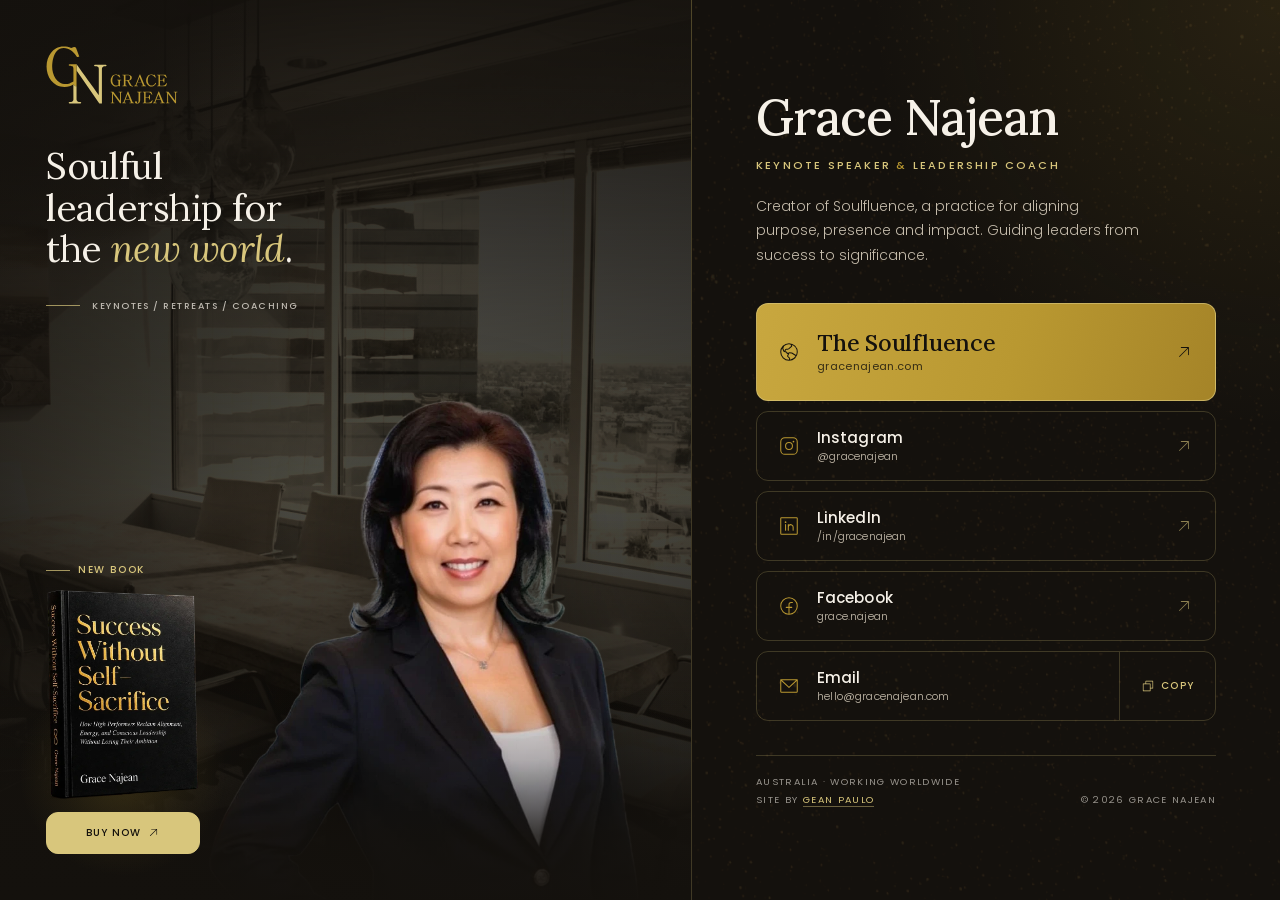
==== index.html @ cab03096 "Add files via upload" ====
<!doctype html>
<html lang="en-AU">
<head>
  <meta charset="utf-8">
  <meta name="viewport" content="width=device-width, initial-scale=1">
  <meta name="theme-color" content="#14110D">
  <meta name="color-scheme" content="dark">
  <title>Grace Najean | Keynote Speaker &amp; Leadership Coach</title>
  <meta name="description" content="Keynote speaker and leadership coach. Explore the Soulfluence, read Success Without Self Sacrifice, connect on Instagram, LinkedIn and Facebook, or say hello to Grace Najean.">
  <meta name="author" content="Grace Najean">
  <meta property="og:type" content="profile">
  <meta property="og:site_name" content="Grace Najean">
  <meta property="og:locale" content="en_AU">
  <meta property="og:title" content="Grace Najean | Keynote Speaker &amp; Leadership Coach">
  <meta property="og:description" content="Soulful leadership for the new world. Explore the Soulfluence, read the new book, or say hello.">
  <!-- After deployment, replace the relative og:image and twitter:image values with the absolute URL of assets/img/og.jpg so social scrapers can fetch the card. Add og:url with the final page URL too. -->
  <meta property="og:image" content="assets/img/og.jpg">
  <meta property="og:image:width" content="1200">
  <meta property="og:image:height" content="630">
  <meta property="og:image:alt" content="Grace Najean, keynote speaker and leadership coach, against a gold and black backdrop.">
  <meta name="twitter:card" content="summary_large_image">
  <meta name="twitter:title" content="Grace Najean | Keynote Speaker &amp; Leadership Coach">
  <meta name="twitter:description" content="Soulful leadership for the new world. Explore the Soulfluence, read the new book, or say hello.">
  <meta name="twitter:image" content="assets/img/og.jpg">
  <meta name="twitter:image:alt" content="Grace Najean, keynote speaker and leadership coach, against a gold and black backdrop.">

  <link rel="icon" href="assets/img/favicon-32.png" sizes="32x32" type="image/png">
  <link rel="icon" href="assets/img/favicon-64.png" sizes="64x64" type="image/png">
  <link rel="icon" href="favicon.ico" sizes="any">
  <link rel="apple-touch-icon" href="assets/img/apple-touch-icon.png">
  <link rel="manifest" href="site.webmanifest">

  <link rel="preload" href="assets/fonts/lora-var.woff2" as="font" type="font/woff2" crossorigin>
  <link rel="preload" href="assets/fonts/poppins-400.woff2" as="font" type="font/woff2" crossorigin>
  <link rel="preload" href="assets/img/executive-boardroom.webp" as="image" type="image/webp">
  <link rel="preload" href="assets/img/grace-najean-portrait.webp" as="image" type="image/webp">
  <link rel="stylesheet" href="assets/css/styles.css">

  <script type="application/ld+json">
  {
    "@context": "https://schema.org",
    "@type": "Person",
    "name": "Grace Najean",
    "jobTitle": "Keynote Speaker & Leadership Coach",
    "description": "Keynote speaker and leadership coach, creator of Soulfluence.",
    "url": "https://gracenajean.com",
    "email": "hello@gracenajean.com",
    "image": "https://gracenajean.com/wp-content/uploads/2025/02/grace_keynote.webp",
    "knowsAbout": ["Soulful leadership", "Executive coaching", "Keynote speaking"],
    "sameAs": [
      "https://www.facebook.com/grace.najean",
      "https://www.instagram.com/gracenajean/",
      "https://au.linkedin.com/in/gracenajean",
      "https://gracenajean.com"
    ]
  }
  </script>
  <script type="application/ld+json">
  {
    "@context": "https://schema.org",
    "@type": "Book",
    "name": "Success Without Self Sacrifice",
    "author": {
      "@type": "Person",
      "name": "Grace Najean"
    },
    "url": "https://gracenajean.com/the-readers-edition",
    "image": "https://gracenajean.com/wp-content/uploads/2026/10/book-no-background-copy-2.webp",
    "description": "How high performers reclaim alignment, energy and conscious leadership without losing their ambition."
  }
  </script>
</head>
<body>
  <a class="skip-link" href="#website">Skip to links</a>

  <div class="page">
    <section class="visual" aria-label="Grace Najean">
      <div class="visual__media" aria-hidden="true">
        <img class="visual__bg" src="assets/img/executive-boardroom.webp" alt="" width="1800" height="1440" fetchpriority="high" decoding="async">
        <span class="visual__veil"></span>
      </div>

      <div class="visual__brand" aria-hidden="true">
        <img src="assets/img/grace-najean-logo.svg" alt="" width="605" height="264" decoding="async">
      </div>

      <p class="visual__statement">Soulful leadership for the <em>new world</em>.</p>

      <div class="visual__meta">
        <span class="visual__rule" aria-hidden="true"></span>
        <p>Keynotes <span aria-hidden="true">/</span> Retreats <span aria-hidden="true">/</span> Coaching</p>
      </div>

      <div class="portrait">
        <img class="portrait__img" src="assets/img/grace-najean-portrait.webp" alt="Grace Najean, keynote speaker and leadership coach, smiling in a black blazer." width="668" height="774" fetchpriority="high" decoding="async">
      </div>

      <a class="book" href="https://gracenajean.com/the-readers-edition" target="_blank" rel="noopener noreferrer" aria-label="Success Without Self Sacrifice, buy it now (opens in a new tab)">
        <span class="book__kicker"><span class="book__rule" aria-hidden="true"></span>New book</span>
        <span class="book__cover-wrap">
          <img class="book__cover" src="assets/img/book-success-without-self-sacrifice.webp" alt="" width="600" height="835" loading="lazy" decoding="async">
        </span>
        <span class="book__title">Success Without Self Sacrifice</span>
        <span class="book__cta">Buy now
          <svg viewBox="0 0 256 256" fill="currentColor" aria-hidden="true" focusable="false"><path d="M198,64V168a6,6,0,0,1-12,0V78.48L68.24,196.24a6,6,0,0,1-8.48-8.48L177.52,70H88a6,6,0,0,1,0-12H192A6,6,0,0,1,198,64Z"/></svg>
        </span>
      </a>
    </section>

    <main class="panel">
      <div class="panel__inner">
        <header class="intro">
          <h1 class="intro__name">Grace Najean</h1>
          <p class="intro__role">Keynote speaker <span class="amp">&amp;</span> leadership coach</p>
          <p class="intro__bio">Creator of Soulfluence, a practice for aligning purpose, presence and impact. Guiding leaders from success to significance.</p>
        </header>

        <nav class="links" id="links" aria-label="Grace Najean links">
          <a class="link link--feature" id="website" href="https://gracenajean.com" target="_blank" rel="noopener noreferrer">
            <span class="link__icon" aria-hidden="true">
              <svg viewBox="0 0 256 256" fill="currentColor" focusable="false"><path d="M128,26A102,102,0,1,0,230,128,102.12,102.12,0,0,0,128,26Zm90,102a89.55,89.55,0,0,1-7.46,35.86l-46.69-28.71a13.94,13.94,0,0,0-5.46-2l-22.82-3.07A14.06,14.06,0,0,0,121.06,138h-9.92a2,2,0,0,1-1.8-1.13l-3.8-7.86a13.94,13.94,0,0,0-9.66-7.59l-10.71-2.3L94.4,103a2,2,0,0,1,1.74-1h16.71a13.9,13.9,0,0,0,6.76-1.75l12.25-6.75a14.73,14.73,0,0,0,2.62-1.88l26.91-24.33a13.93,13.93,0,0,0,2.83-17.21L161,44.25A90.16,90.16,0,0,1,218,128ZM144.6,39.54l9.15,16.39a2,2,0,0,1-.41,2.46L126.43,82.72a1.84,1.84,0,0,1-.37.27l-12.25,6.76a2,2,0,0,1-1,.25H96.14A14,14,0,0,0,84,97L73.18,115.91a2,2,0,0,1-.19-.35L61.5,84.89a2,2,0,0,1,0-1.48L72.68,57.06A89.9,89.9,0,0,1,144.6,39.54ZM38,128A89.52,89.52,0,0,1,49.38,84.23a13.85,13.85,0,0,0,.89,4.87l11.49,30.67a13.94,13.94,0,0,0,10.16,8.78l21.44,4.6a2,2,0,0,1,1.38,1.09l3.8,7.86a14.07,14.07,0,0,0,12.6,7.9h4.56l-8.49,19a14,14,0,0,0,2.51,15.2l.1.11,19.68,20.26a2,2,0,0,1,.46,1.7L127.7,218A90.1,90.1,0,0,1,38,128Zm102.08,89.19,1.67-8.6a14.07,14.07,0,0,0-3.47-12.16l-.1-.11L118.5,176.06a2,2,0,0,1-.33-2.14l13.7-30.73A2,2,0,0,1,134,142l22.82,3.08a2,2,0,0,1,.78.27L205,174.55A90.18,90.18,0,0,1,140.08,217.19Z"/></svg>
            </span>
            <span class="link__body">
              <span class="link__label">The Soulfluence</span>
              <span class="link__meta">gracenajean.com</span>
            </span>
            <span class="link__arrow" aria-hidden="true">
              <svg viewBox="0 0 256 256" fill="currentColor" focusable="false"><path d="M198,64V168a6,6,0,0,1-12,0V78.48L68.24,196.24a6,6,0,0,1-8.48-8.48L177.52,70H88a6,6,0,0,1,0-12H192A6,6,0,0,1,198,64Z"/></svg>
            </span>
            <span class="sr-only">Opens in a new tab</span>
          </a>

          <a class="book-card" href="https://gracenajean.com/the-readers-edition" target="_blank" rel="noopener noreferrer" aria-label="Success Without Self Sacrifice, buy it now (opens in a new tab)">
            <span class="book-card__cover">
              <img src="assets/img/book-success-without-self-sacrifice.webp" alt="" width="600" height="835" loading="lazy" decoding="async">
            </span>
            <span class="book-card__body">
              <span class="book-card__kicker">New book</span>
              <span class="book-card__title">Success Without Self Sacrifice</span>
            </span>
            <span class="book-card__cta">Buy now
              <svg viewBox="0 0 256 256" fill="currentColor" aria-hidden="true" focusable="false"><path d="M198,64V168a6,6,0,0,1-12,0V78.48L68.24,196.24a6,6,0,0,1-8.48-8.48L177.52,70H88a6,6,0,0,1,0-12H192A6,6,0,0,1,198,64Z"/></svg>
            </span>
          </a>

          <a class="link" href="https://www.instagram.com/gracenajean/" target="_blank" rel="noopener noreferrer">
            <span class="link__icon" aria-hidden="true">
              <svg viewBox="0 0 256 256" fill="currentColor" focusable="false"><path d="M128,82a46,46,0,1,0,46,46A46.06,46.06,0,0,0,128,82Zm0,80a34,34,0,1,1,34-34A34,34,0,0,1,128,162ZM176,26H80A54.06,54.06,0,0,0,26,80v96a54.06,54.06,0,0,0,54,54h96a54.06,54.06,0,0,0,54-54V80A54.06,54.06,0,0,0,176,26Zm42,150a42,42,0,0,1-42,42H80a42,42,0,0,1-42-42V80A42,42,0,0,1,80,38h96a42,42,0,0,1,42,42ZM190,76a10,10,0,1,1-10-10A10,10,0,0,1,190,76Z"/></svg>
            </span>
            <span class="link__body">
              <span class="link__label">Instagram</span>
              <span class="link__meta">@gracenajean</span>
            </span>
            <span class="link__arrow" aria-hidden="true">
              <svg viewBox="0 0 256 256" fill="currentColor" focusable="false"><path d="M198,64V168a6,6,0,0,1-12,0V78.48L68.24,196.24a6,6,0,0,1-8.48-8.48L177.52,70H88a6,6,0,0,1,0-12H192A6,6,0,0,1,198,64Z"/></svg>
            </span>
            <span class="sr-only">Opens in a new tab</span>
          </a>

          <a class="link" href="https://au.linkedin.com/in/gracenajean" target="_blank" rel="noopener noreferrer">
            <span class="link__icon" aria-hidden="true">
              <svg viewBox="0 0 256 256" fill="currentColor" focusable="false"><path d="M216,26H40A14,14,0,0,0,26,40V216a14,14,0,0,0,14,14H216a14,14,0,0,0,14-14V40A14,14,0,0,0,216,26Zm2,190a2,2,0,0,1-2,2H40a2,2,0,0,1-2-2V40a2,2,0,0,1,2-2H216a2,2,0,0,1,2,2ZM94,112v64a6,6,0,0,1-12,0V112a6,6,0,0,1,12,0Zm88,28v36a6,6,0,0,1-12,0V140a22,22,0,0,0-44,0v36a6,6,0,0,1-12,0V112a6,6,0,0,1,12,0v2.11A34,34,0,0,1,182,140ZM98,84A10,10,0,1,1,88,74,10,10,0,0,1,98,84Z"/></svg>
            </span>
            <span class="link__body">
              <span class="link__label">LinkedIn</span>
              <span class="link__meta">/in/gracenajean</span>
            </span>
            <span class="link__arrow" aria-hidden="true">
              <svg viewBox="0 0 256 256" fill="currentColor" focusable="false"><path d="M198,64V168a6,6,0,0,1-12,0V78.48L68.24,196.24a6,6,0,0,1-8.48-8.48L177.52,70H88a6,6,0,0,1,0-12H192A6,6,0,0,1,198,64Z"/></svg>
            </span>
            <span class="sr-only">Opens in a new tab</span>
          </a>

          <a class="link" href="https://www.facebook.com/grace.najean" target="_blank" rel="noopener noreferrer">
            <span class="link__icon" aria-hidden="true">
              <svg viewBox="0 0 256 256" fill="currentColor" focusable="false"><path d="M128,26A102,102,0,1,0,230,128,102.12,102.12,0,0,0,128,26Zm6,191.8V150h26a6,6,0,0,0,0-12H134V112a18,18,0,0,1,18-18h16a6,6,0,0,0,0-12H152a30,30,0,0,0-30,30v26H96a6,6,0,0,0,0,12h26v67.8a90,90,0,1,1,12,0Z"/></svg>
            </span>
            <span class="link__body">
              <span class="link__label">Facebook</span>
              <span class="link__meta">grace.najean</span>
            </span>
            <span class="link__arrow" aria-hidden="true">
              <svg viewBox="0 0 256 256" fill="currentColor" focusable="false"><path d="M198,64V168a6,6,0,0,1-12,0V78.48L68.24,196.24a6,6,0,0,1-8.48-8.48L177.52,70H88a6,6,0,0,1,0-12H192A6,6,0,0,1,198,64Z"/></svg>
            </span>
            <span class="sr-only">Opens in a new tab</span>
          </a>

          <div class="link-row">
            <a class="link-row__main" href="mailto:hello@gracenajean.com">
              <span class="link__icon" aria-hidden="true">
                <svg viewBox="0 0 256 256" fill="currentColor" focusable="false"><path d="M224,50H32a6,6,0,0,0-6,6V192a14,14,0,0,0,14,14H216a14,14,0,0,0,14-14V56A6,6,0,0,0,224,50ZM208.58,62,128,135.86,47.42,62ZM216,194H40a2,2,0,0,1-2-2V69.64l86,78.78a6,6,0,0,0,8.1,0L218,69.64V192A2,2,0,0,1,216,194Z"/></svg>
              </span>
              <span class="link__body">
                <span class="link__label">Email</span>
                <span class="link__meta">hello@gracenajean.com</span>
              </span>
            </a>
            <button class="copy" type="button" data-email="hello@gracenajean.com" aria-label="Copy email address hello@gracenajean.com">
              <span class="copy__glyph copy__glyph--copy" aria-hidden="true">
                <svg viewBox="0 0 256 256" fill="currentColor" focusable="false"><path d="M216,34H88a6,6,0,0,0-6,6V82H40a6,6,0,0,0-6,6V216a6,6,0,0,0,6,6H168a6,6,0,0,0,6-6V174h42a6,6,0,0,0,6-6V40A6,6,0,0,0,216,34ZM162,210H46V94H162Zm48-48H174V88a6,6,0,0,0-6-6H94V46H210Z"/></svg>
              </span>
              <span class="copy__glyph copy__glyph--check" aria-hidden="true">
                <svg viewBox="0 0 256 256" fill="currentColor" focusable="false"><path d="M228.24,76.24l-128,128a6,6,0,0,1-8.48,0l-56-56a6,6,0,0,1,8.48-8.48L96,191.51,219.76,67.76a6,6,0,0,1,8.48,8.48Z"/></svg>
              </span>
              <span class="copy__label">Copy</span>
            </button>
          </div>

        </nav>

        <footer class="footer">
          <div class="footer__left">
            <p>Australia <span aria-hidden="true">&middot;</span> Working worldwide</p>
            <p class="footer__dev">Site by <a href="https://geanpaulo.com" target="_blank" rel="noopener noreferrer" aria-label="Gean Paulo, site developer at geanpaulo.com, opens in a new tab">Gean Paulo</a></p>
          </div>
          <p class="footer__credit">&copy; <span id="year">2026</span> Grace Najean</p>
        </footer>
      </div>
    </main>
  </div>

  <p class="sr-only" role="status" aria-live="polite" id="copy-status"></p>
  <script src="assets/js/main.js" defer></script>
</body>
</html>
---- assets/css/styles.css ----
/* ==========================================================================
   Grace Najean / links
   Brand: Zen Gold #B99831, Sand #D8C67C, Aurora Black #202020, White
   Type: Lora (titles / subheads), Poppins (body / UI)
   ========================================================================== */

@font-face {
  font-family: 'Lora';
  font-style: normal;
  font-weight: 400 600;
  font-display: swap;
  src: url('../fonts/lora-var.woff2') format('woff2');
}
@font-face {
  font-family: 'Lora';
  font-style: italic;
  font-weight: 400 600;
  font-display: swap;
  src: url('../fonts/lora-italic-var.woff2') format('woff2');
}
@font-face {
  font-family: 'Poppins';
  font-style: normal;
  font-weight: 300;
  font-display: swap;
  src: url('../fonts/poppins-300.woff2') format('woff2');
}
@font-face {
  font-family: 'Poppins';
  font-style: normal;
  font-weight: 400;
  font-display: swap;
  src: url('../fonts/poppins-400.woff2') format('woff2');
}
@font-face {
  font-family: 'Poppins';
  font-style: normal;
  font-weight: 500;
  font-display: swap;
  src: url('../fonts/poppins-500.woff2') format('woff2');
}

:root {
  --ink: #14110d;
  --aurora: #202020;
  --gold: #b99831;
  --sand: #d8c67c;
  --paper: #f6f1e8;
  --muted: #c4bbab;
  --line: rgba(216, 198, 124, 0.22);
  --line-strong: rgba(216, 198, 124, 0.46);

  --font-display: 'Lora', 'Iowan Old Style', Georgia, serif;
  --font-body: 'Poppins', 'Helvetica Neue', Arial, sans-serif;

  --radius: 12px;

  --ease: cubic-bezier(0.23, 1, 0.32, 1);
  --ease-in-out: cubic-bezier(0.77, 0, 0.175, 1);
}

*,
*::before,
*::after {
  box-sizing: border-box;
}

html {
  -webkit-text-size-adjust: 100%;
  scroll-behavior: smooth;
}

html {
  color-scheme: dark;
}

body {
  margin: 0;
  min-height: 100dvh;
  background: var(--ink);
  color: var(--paper);
  font-family: var(--font-body);
  font-size: 16px;
  font-weight: 400;
  line-height: 1.5;
  -webkit-font-smoothing: antialiased;
  text-rendering: optimizeLegibility;
  overflow-x: hidden;
}

@media (prefers-contrast: more) {
  :root {
    --muted: #e4dccf;
    --line: rgba(216, 198, 124, 0.48);
    --line-strong: rgba(216, 198, 124, 0.8);
  }

  .intro__bio,
  .link__meta {
    color: var(--muted);
  }
}

/* Film grain, generated locally, kept almost invisible. */
body::after {
  content: '';
  position: fixed;
  inset: 0;
  z-index: 60;
  pointer-events: none;
  opacity: 0.035;
  background-image: url('../img/grain.png');
  background-size: 128px 128px;
  mix-blend-mode: overlay;
}

::selection {
  background: var(--gold);
  color: var(--ink);
}

img,
svg {
  display: block;
}

:focus-visible {
  outline: 2px solid var(--sand);
  outline-offset: 3px;
}

.sr-only {
  position: absolute !important;
  width: 1px;
  height: 1px;
  padding: 0;
  margin: -1px;
  overflow: hidden;
  clip: rect(0 0 0 0);
  white-space: nowrap;
  border: 0;
}

.skip-link {
  position: fixed;
  top: 12px;
  left: 12px;
  z-index: 100;
  padding: 12px 18px;
  border: 1px solid var(--gold);
  border-radius: var(--radius);
  background: var(--ink);
  color: var(--paper);
  font-size: 0.75rem;
  letter-spacing: 0.12em;
  text-transform: uppercase;
  text-decoration: none;
  transform: translateY(-160%);
  transition: transform 0.2s var(--ease);
}

.skip-link:focus {
  transform: translateY(0);
}

/* --------------------------------------------------------------------------
   Frame
   -------------------------------------------------------------------------- */

.page {
  display: grid;
  grid-template-columns: minmax(0, 1.08fr) minmax(0, 0.92fr);
  min-height: 100vh;
  min-height: 100dvh;
}

/* --------------------------------------------------------------------------
   Visual panel
   -------------------------------------------------------------------------- */

.visual {
  position: relative;
  display: flex;
  flex-direction: column;
  min-height: 100vh;
  min-height: 100dvh;
  padding: clamp(26px, 3.6vw, 56px);
  overflow: hidden;
  isolation: isolate;
  background: var(--ink);
}

.visual__media {
  position: absolute;
  inset: 0;
  z-index: 0;
  overflow: hidden;
}

/* A quiet corner scrim keeps the gold mark legible over the brightest frame. */
.visual::before {
  content: '';
  position: absolute;
  inset: 0;
  z-index: 2;
  pointer-events: none;
  background: radial-gradient(46% 38% at 0% 0%, rgba(20, 17, 13, 0.9) 0%, rgba(20, 17, 13, 0.62) 48%, rgba(20, 17, 13, 0) 80%);
}

.visual__bg {
  width: 100%;
  height: 100%;
  object-fit: cover;
  --bg-scale: 1.1;
  object-position: 55% 60%;
  transform: scale(var(--bg-scale));
  filter: saturate(0.68) sepia(0.5) brightness(0.54) contrast(1.06);
  opacity: 0.7;
}

.visual__veil {
  position: absolute;
  inset: 0;
  background:
    linear-gradient(180deg, rgba(20, 17, 13, 0.9) 0%, rgba(20, 17, 13, 0.38) 34%, rgba(20, 17, 13, 0.12) 55%, rgba(20, 17, 13, 0.94) 100%),
    linear-gradient(92deg, rgba(20, 17, 13, 0.72) 0%, rgba(20, 17, 13, 0.08) 58%, rgba(20, 17, 13, 0.32) 100%);
}

.visual__brand {
  position: relative;
  z-index: 4;
  display: block;
  width: clamp(116px, 10.3vw, 148px);
  color: inherit;
  text-decoration: none;
}

.visual__brand img {
  width: 100%;
  height: auto;
}

.visual__statement {
  position: relative;
  z-index: 4;
  width: min(12ch, 44%);
  margin: clamp(26px, 4.6vh, 46px) 0 0;
  font-family: var(--font-display);
  font-size: clamp(2rem, 2.9vw, 2.65rem);
  font-weight: 400;
  line-height: 1.12;
  letter-spacing: -0.015em;
  color: var(--paper);
  text-wrap: balance;
}

.visual__statement em {
  font-style: italic;
  color: var(--sand);
}

.visual__meta {
  position: relative;
  z-index: 4;
  display: flex;
  align-items: center;
  gap: 12px;
  width: fit-content;
  max-width: 62%;
  margin-top: clamp(20px, 3.2vh, 34px);
}

.visual__rule {
  width: 34px;
  height: 1px;
  flex: none;
  background: var(--sand);
  opacity: 0.7;
}

.visual__meta p {
  margin: 0;
  font-size: 0.58rem;
  font-weight: 500;
  line-height: 1.6;
  letter-spacing: 0.16em;
  text-transform: uppercase;
  color: rgba(246, 241, 232, 0.72);
}

.portrait {
  position: absolute;
  right: clamp(14px, 4vw, 54px);
  bottom: 0;
  z-index: 3;
  height: clamp(320px, 56vh, 500px);
  width: auto;
  aspect-ratio: 668 / 774;
  translate: 0 0;
  isolation: isolate;
}

.portrait__img {
  width: 100%;
  height: auto;
  filter: saturate(0.94) contrast(1.035) brightness(1.015) drop-shadow(0 26px 46px rgba(0, 0, 0, 0.4));
}

/* --------------------------------------------------------------------------
   The book, treated as an object in the lower-left of the cover
   -------------------------------------------------------------------------- */

.book {
  position: absolute;
  left: clamp(26px, 3.6vw, 56px);
  bottom: clamp(26px, 3.6vw, 56px);
  z-index: 5;
  display: block;
  width: clamp(84px, 8.9vw, 128px);
  color: var(--paper);
  text-decoration: none;
  isolation: isolate;
}

.book::before {
  content: '';
  position: absolute;
  left: -18%;
  bottom: -8%;
  z-index: -1;
  width: 136%;
  aspect-ratio: 1;
  pointer-events: none;
  background: radial-gradient(circle, rgba(185, 152, 49, 0.22) 0%, rgba(185, 152, 49, 0.07) 42%, rgba(185, 152, 49, 0) 70%);
}

.book__kicker {
  display: flex;
  align-items: center;
  gap: 8px;
  white-space: nowrap;
  font-size: 0.5625rem;
  font-weight: 500;
  line-height: 1.4;
  letter-spacing: 0.16em;
  text-transform: uppercase;
  color: var(--sand);
}

.book__rule {
  width: 20px;
  height: 1px;
  flex: none;
  background: var(--sand);
  opacity: 0.72;
  transition: width 0.4s var(--ease);
}

.book__cover-wrap {
  display: block;
  margin-top: 10px;
}

.book__cover {
  display: block;
  width: 100%;
  height: auto;
  transition: transform 0.5s var(--ease);
}

.book__title {
  display: block;
  margin-top: 12px;
  font-family: var(--font-display);
  font-size: 0.8125rem;
  font-weight: 500;
  line-height: 1.32;
  color: var(--paper);
  text-wrap: pretty;
}

.book__cta {
  display: flex;
  align-items: center;
  justify-content: center;
  gap: 6px;
  min-height: 42px;
  margin-top: 12px;
  padding: 12px 10px;
  border: 1px solid var(--sand);
  border-radius: var(--radius);
  background: var(--sand);
  color: var(--ink);
  font-size: 0.6875rem;
  font-weight: 500;
  line-height: 1.2;
  letter-spacing: 0.1em;
  text-transform: uppercase;
  transition:
    background-color 0.24s var(--ease),
    border-color 0.24s var(--ease),
    color 0.24s var(--ease);
}

.book__cta svg {
  width: 13px;
  height: 13px;
  flex: none;
  transition: transform 0.4s var(--ease);
}

.book:focus-visible {
  outline: 2px solid var(--sand);
  outline-offset: 6px;
}

@media (hover: hover) and (pointer: fine) {
  .book:hover .book__cover,
  .book:focus-visible .book__cover {
    transform: translateY(-5px) rotate(-1.2deg);
  }

  .book:hover .book__rule,
  .book:focus-visible .book__rule {
    width: 32px;
  }

  .book:hover .book__cta,
  .book:focus-visible .book__cta {
    border-color: var(--gold);
    background: var(--gold);
    color: var(--ink);
  }

  .book:hover .book__cta svg,
  .book:focus-visible .book__cta svg {
    transform: translate(2px, -2px);
  }
}

@media (min-width: 1201px) {
  .book {
    width: clamp(148px, 12vw, 172px);
  }

  .book__kicker {
    font-size: 0.625rem;
  }

  .book__rule {
    width: 24px;
  }

  .book__title {
    margin-top: 13px;
    font-size: 0.875rem;
    line-height: 1.3;
  }

  .book__cta {
    margin-top: 11px;
    font-size: 0.625rem;
  }
}

@media (max-width: 1359px) {
  .book__title {
    display: none;
  }
}

@media (max-width: 1200px) {
  .book__cta {
    min-height: 34px;
    gap: 4px;
    margin-top: 9px;
    padding: 9px 6px;
    font-size: 0.5625rem;
  }

  .book__cta svg {
    width: 11px;
    height: 11px;
  }
}

/* The portrait sits in the page, not on top of it. */
.visual::after {
  content: '';
  position: absolute;
  right: 0;
  bottom: 0;
  left: 0;
  z-index: 3;
  height: 24%;
  pointer-events: none;
  background: linear-gradient(0deg, rgba(20, 17, 13, 0.98) 0%, rgba(20, 17, 13, 0.82) 30%, rgba(20, 17, 13, 0.28) 65%, rgba(20, 17, 13, 0) 100%);
}

/* --------------------------------------------------------------------------
   Link panel
   -------------------------------------------------------------------------- */

.panel {
  position: relative;
  display: flex;
  align-items: center;
  justify-content: center;
  padding: clamp(30px, 5vh, 66px) clamp(24px, 4.2vw, 64px);
  overflow: hidden;
  border-left: 1px solid var(--line);
  background:
    radial-gradient(120% 82% at 100% 0%, rgba(185, 152, 49, 0.12), rgba(185, 152, 49, 0) 58%),
    var(--ink);
}

/* Gold dust, an Unsplash night-sky frame tinted toward the brand. */
.panel::before {
  content: '';
  position: absolute;
  inset: 0;
  z-index: 0;
  pointer-events: none;
  background-image: url('../img/gold-dust.webp');
  background-size: cover;
  background-position: center;
  opacity: 0.1;
  filter: sepia(1) saturate(2.4) hue-rotate(-8deg) brightness(0.72) contrast(1.15);
  mix-blend-mode: screen;
}

/* Pointer-following warmth. A static gradient moved on the compositor. */
.panel::after {
  content: '';
  position: absolute;
  top: 0;
  left: 0;
  z-index: 0;
  width: 640px;
  height: 640px;
  border-radius: 50%;
  pointer-events: none;
  background: radial-gradient(circle, rgba(216, 198, 124, 0.11) 0%, rgba(216, 198, 124, 0.05) 36%, rgba(216, 198, 124, 0) 70%);
  transform: translate3d(calc(var(--mx, 0px) - 320px), calc(var(--my, 0px) - 320px), 0);
  opacity: 0;
  transition: opacity 0.6s var(--ease);
}

@media (hover: hover) and (pointer: fine) {
  .panel.is-live::after {
    opacity: 1;
    will-change: transform;
  }
}

.panel__inner {
  position: relative;
  z-index: 1;
  width: min(100%, 460px);
  margin-inline: auto;
}

.intro__name {
  margin: 0;
  font-family: var(--font-display);
  font-size: clamp(2.45rem, 3.9vw, 3.45rem);
  font-weight: 500;
  line-height: 1.02;
  letter-spacing: -0.02em;
  color: var(--paper);
  text-wrap: balance;
}

.intro__role .amp {
  color: var(--gold);
}

.intro__role {
  margin: 14px 0 0;
  font-size: 0.6875rem;
  font-weight: 500;
  line-height: 1.5;
  letter-spacing: 0.2em;
  text-transform: uppercase;
  text-wrap: balance;
  color: var(--sand);
}

.intro__bio {
  max-width: 43ch;
  margin: 20px 0 0;
  font-size: 0.875rem;
  font-weight: 300;
  line-height: 1.75;
  color: var(--muted);
  text-wrap: pretty;
}

/* --------------------------------------------------------------------------
   Links
   -------------------------------------------------------------------------- */

.links {
  display: flex;
  flex-direction: column;
  gap: 10px;
  margin-top: clamp(26px, 4vh, 38px);
  scroll-margin-top: 24px;
}

.link,
.link-row {
  position: relative;
  border: 1px solid var(--line);
  border-radius: var(--radius);
  isolation: isolate;
  color: var(--paper);
  transition:
    border-color 0.24s var(--ease),
    color 0.24s var(--ease);
}

.link {
  display: grid;
  grid-template-columns: 24px minmax(0, 1fr) 22px;
  align-items: center;
  gap: 16px;
  min-height: 70px;
  padding: 12px 20px;
  text-decoration: none;
  -webkit-tap-highlight-color: transparent;
}

.link::before,
.link-row::before {
  content: '';
  position: absolute;
  inset: 0;
  z-index: -1;
  background: linear-gradient(100deg, var(--sand) 0%, var(--gold) 100%);
  border-radius: var(--radius);
  transform: scaleX(0);
  transform-origin: left center;
  transition: transform 0.42s var(--ease);
}

.link > *,
.link-row > * {
  position: relative;
}

.link__icon {
  display: grid;
  place-items: center;
  color: var(--gold);
  transition: color 0.24s var(--ease);
}

.link__icon svg {
  width: 22px;
  height: 22px;
}

.link__body {
  display: flex;
  flex-direction: column;
  gap: 2px;
  min-width: 0;
}

.link__label {
  font-size: 0.9375rem;
  font-weight: 500;
  line-height: 1.3;
  letter-spacing: 0.005em;
}

.link__meta {
  overflow: hidden;
  color: var(--muted);
  font-size: 0.6875rem;
  font-weight: 300;
  line-height: 1.4;
  letter-spacing: 0.015em;
  text-overflow: ellipsis;
  white-space: nowrap;
  transition: color 0.24s var(--ease);
}

.link__arrow {
  display: grid;
  place-items: center;
  color: rgba(216, 198, 124, 0.62);
  transition:
    color 0.24s var(--ease),
    transform 0.42s var(--ease);
}

.link__arrow svg {
  width: 18px;
  height: 18px;
}

/* Featured: the website is the primary action. */
.link--feature {
  scroll-margin-top: 24px;
  min-height: 98px;
  padding: 18px 20px;
  border-color: rgba(216, 198, 124, 0.66);
  background:
    linear-gradient(105deg, #c8a73f 0%, var(--gold) 56%, #a58428 100%);
  color: var(--ink);
}

.link--feature::before {
  background: linear-gradient(100deg, #e7d99c 0%, var(--sand) 100%);
}

.link--feature .link__icon,
.link--feature .link__arrow {
  color: var(--ink);
}

.link--feature .link__label {
  font-family: var(--font-display);
  font-size: 1.45rem;
  font-weight: 500;
  line-height: 1.15;
  letter-spacing: -0.01em;
}

.link--feature .link__meta {
  color: rgba(20, 17, 13, 0.8);
  font-size: 0.6875rem;
  font-weight: 400;
  letter-spacing: 0.03em;
}

/* Hover, only where hovering is a real input. */
@media (hover: hover) and (pointer: fine) {
  .link:hover,
  .link:focus-visible {
    border-color: var(--gold);
    color: var(--ink);
  }

  .link:hover::before,
  .link:focus-visible::before {
    transform: scaleX(1);
  }

  .link:hover .link__icon,
  .link:focus-visible .link__icon,
  .link:hover .link__arrow,
  .link:focus-visible .link__arrow {
    color: var(--ink);
  }

  .link:hover .link__meta,
  .link:focus-visible .link__meta {
    color: rgba(20, 17, 13, 0.76);
  }

  .link:hover .link__arrow,
  .link:focus-visible .link__arrow {
    transform: translate(2px, -2px);
  }

  .link:active {
    transform: scale(0.995);
  }

  .link--feature:hover,
  .link--feature:focus-visible {
    border-color: var(--sand);
  }
}

/* Keyboard focus gets the same gold fill, even without a pointer. */
.link:focus-visible {
  outline: 2px solid var(--sand);
  outline-offset: 3px;
  border-color: var(--gold);
  color: var(--ink);
}
.link:focus-visible::before {
  transform: scaleX(1);
}
.link:focus-visible .link__icon,
.link:focus-visible .link__arrow {
  color: var(--ink);
}
.link:focus-visible .link__meta {
  color: rgba(20, 17, 13, 0.76);
}

/* Email row: mailto plus a copy action. */
.link-row {
  display: flex;
  align-items: stretch;
  min-height: 70px;
}

.link-row__main {
  display: grid;
  border-radius: var(--radius) 0 0 var(--radius);
  flex: 1;
  grid-template-columns: 24px minmax(0, 1fr);
  align-items: center;
  gap: 16px;
  min-width: 0;
  padding: 12px 10px 12px 20px;
  color: inherit;
  text-decoration: none;
}

.copy {
  display: inline-flex;
  align-items: center;
  justify-content: center;
  gap: 6px;
  align-self: stretch;
  min-width: 96px;
  height: auto;
  margin: 0;
  padding: 0 14px;
  border: 0;
  border-left: 1px solid var(--line);
  border-radius: 0 var(--radius) var(--radius) 0;
  background: transparent;
  color: var(--sand);
  font-family: var(--font-body);
  font-size: 0.625rem;
  font-weight: 500;
  letter-spacing: 0.14em;
  text-transform: uppercase;
  cursor: pointer;
  transition:
    color 0.2s var(--ease),
    background-color 0.2s var(--ease),
    border-color 0.2s var(--ease),
    transform 0.12s var(--ease);
}

.copy svg {
  width: 14px;
  height: 14px;
}

.copy:focus-visible,
.link-row__main:focus-visible {
  outline: 2px solid var(--sand);
  outline-offset: -4px;
}

.copy__glyph {
  display: inline-flex;
}

.copy__glyph--check {
  display: none;
}

.copy.is-copied {
  border-color: var(--gold);
  background: var(--ink);
  color: var(--sand);
}

.copy.is-copied .copy__glyph--copy {
  display: none;
}

.copy.is-copied .copy__glyph--check {
  display: inline-flex;
}

.copy:active {
  transform: scale(0.97);
}

@media (hover: hover) and (pointer: fine) {
  .link-row:hover {
    border-color: var(--gold);
    color: var(--ink);
  }

  .link-row:hover::before {
    transform: scaleX(1);
  }

  .link-row:hover .link__icon {
    color: var(--ink);
  }

  .link-row:hover .link__meta {
    color: rgba(20, 17, 13, 0.76);
  }

  .link-row:hover .copy {
    border-left-color: rgba(20, 17, 13, 0.32);
    background: rgba(20, 17, 13, 0.06);
    color: var(--ink);
  }

  .link-row:hover .copy:hover {
    background: rgba(20, 17, 13, 0.12);
  }

  .link-row:hover .copy.is-copied,
  .link-row:hover .copy.is-copied:hover {
    border-left-color: var(--gold);
    background: var(--ink);
    color: var(--sand);
  }
}

.link-row:focus-within {
  border-color: var(--sand);
}

/* --------------------------------------------------------------------------
   The book, as a special link card on stacked layouts
   -------------------------------------------------------------------------- */

.book-card {
  display: none;
}

@media (max-width: 980px) {
  .book {
    display: none;
  }

  .book-card {
    position: relative;
    display: grid;
    grid-template-columns: 54px minmax(0, 1fr) auto;
    align-items: center;
    gap: 12px;
    min-height: 104px;
    padding: 14px 16px;
    overflow: visible;
    border: 1px solid var(--line-strong);
    border-radius: var(--radius);
    background:
      linear-gradient(110deg, rgba(185, 152, 49, 0.17) 0%, rgba(185, 152, 49, 0.06) 54%, rgba(255, 255, 255, 0.015) 100%);
    color: var(--paper);
    text-decoration: none;
    isolation: isolate;
  }

  .book-card::before {
    content: '';
    position: absolute;
    inset: 0;
    z-index: -1;
    border-radius: inherit;
    pointer-events: none;
    background: radial-gradient(70% 110% at 0% 50%, rgba(216, 198, 124, 0.14), rgba(216, 198, 124, 0) 70%);
  }

  .book-card__cover {
    display: block;
    width: 52px;
    transition: transform 0.45s var(--ease);
  }

  .book-card__cover img {
    display: block;
    width: 100%;
    height: auto;
    filter: drop-shadow(0 8px 12px rgba(0, 0, 0, 0.48));
  }

  .book-card__body {
    display: flex;
    flex-direction: column;
    gap: 3px;
    min-width: 0;
  }

  .book-card__kicker {
    font-size: 0.5625rem;
    font-weight: 500;
    line-height: 1.4;
    letter-spacing: 0.16em;
    text-transform: uppercase;
    color: var(--sand);
  }

  .book-card__title {
    font-family: var(--font-display);
    font-size: 1.05rem;
    font-weight: 500;
    line-height: 1.2;
    color: var(--paper);
  }

  .book-card__cta {
    display: inline-flex;
    align-items: center;
    gap: 4px;
    height: 32px;
    padding: 0 10px;
    border-radius: var(--radius);
    background: var(--sand);
    color: var(--ink);
    font-size: 0.5625rem;
    font-weight: 500;
    line-height: 1.2;
    letter-spacing: 0.1em;
    text-transform: uppercase;
    white-space: nowrap;
    transition: background-color 0.24s var(--ease);
  }

  .book-card__cta svg {
    width: 12px;
    height: 12px;
    flex: none;
  }

  .book-card:focus-visible {
    outline: 2px solid var(--sand);
    outline-offset: 3px;
  }
}

@media (hover: hover) and (pointer: fine) {
  .book-card:hover {
    border-color: var(--sand);
  }

  .book-card:hover .book-card__cover {
    transform: translateY(-3px) rotate(-1deg);
  }

  .book-card:hover .book-card__cta {
    background: var(--gold);
  }
}

/* --------------------------------------------------------------------------
   Footer
   -------------------------------------------------------------------------- */

.footer {
  display: flex;
  flex-wrap: wrap;
  align-items: flex-end;
  justify-content: space-between;
  gap: 8px 18px;
  margin-top: clamp(24px, 4vh, 34px);
  padding-top: 18px;
  border-top: 1px solid var(--line);
  color: rgba(246, 241, 232, 0.58);
  font-size: 0.6rem;
  font-weight: 400;
  line-height: 1.6;
  letter-spacing: 0.14em;
  text-transform: uppercase;
}

.footer p {
  margin: 0;
}

.footer__left {
  display: flex;
  flex-direction: column;
  gap: 3px;
}

.footer p.footer__credit {
  margin-left: auto;
  text-align: right;
}

.footer__dev a {
  color: var(--sand);
  text-decoration: none;
  border-bottom: 1px solid rgba(216, 198, 124, 0.45);
  transition:
    color 0.2s var(--ease),
    border-color 0.2s var(--ease);
}

.footer__dev a:hover,
.footer__dev a:focus-visible {
  color: var(--paper);
  border-color: var(--paper);
}

/* --------------------------------------------------------------------------
   Load choreography
   -------------------------------------------------------------------------- */

@media (prefers-reduced-motion: no-preference) {
  .visual__bg {
    animation: bg-settle 1.5s var(--ease) both;
  }

  .visual__brand {
    animation: fade-drop 0.8s var(--ease) 0.08s both;
  }

  .visual__statement {
    animation: rise 0.9s var(--ease) 0.32s both;
  }

  .visual__meta {
    animation: fade 0.9s ease-out 0.55s both;
  }

  .portrait__img {
    animation: portrait-rise 1.05s var(--ease) 0.12s both;
  }

  .book {
    animation: rise 0.8s var(--ease) 0.45s both;
  }

  .intro__name {
    animation: rise 0.8s var(--ease) 0.18s both;
  }

  .intro__role {
    animation: rise 0.8s var(--ease) 0.26s both;
  }

  .intro__bio {
    animation: rise 0.8s var(--ease) 0.34s both;
  }

  .links > * {
    animation: rise 0.7s var(--ease) both;
  }

  .links > *:nth-child(1) {
    animation-delay: 0.42s;
  }
  .links > *:nth-child(2) {
    animation-delay: 0.48s;
  }
  .links > *:nth-child(3) {
    animation-delay: 0.54s;
  }
  .links > *:nth-child(4) {
    animation-delay: 0.6s;
  }
  .links > *:nth-child(5) {
    animation-delay: 0.66s;
  }
  .links > *:nth-child(6) {
    animation-delay: 0.72s;
  }

  .footer {
    animation: fade 0.8s ease-out 0.8s both;
  }
}

@keyframes bg-settle {
  from {
    transform: scale(calc(var(--bg-scale) * 1.06));
    opacity: 0.3;
  }
  to {
    transform: scale(var(--bg-scale));
    opacity: 0.7;
  }
}

@keyframes portrait-rise {
  from {
    opacity: 0;
    transform: translateY(26px) scale(0.985);
  }
  to {
    opacity: 1;
    transform: translateY(0) scale(1);
  }
}

@keyframes rise {
  from {
    opacity: 0;
    transform: translateY(14px);
  }
  to {
    opacity: 1;
    transform: translateY(0);
  }
}

@keyframes fade-drop {
  from {
    opacity: 0;
    transform: translateY(-8px);
  }
  to {
    opacity: 1;
    transform: translateY(0);
  }
}

@keyframes fade {
  from {
    opacity: 0;
  }
  to {
    opacity: 1;
  }
}

/* --------------------------------------------------------------------------
   Responsive
   -------------------------------------------------------------------------- */

@media (max-width: 1180px) {
  .visual {
    padding: clamp(24px, 3vw, 40px);
  }

  .book {
    left: clamp(24px, 3vw, 40px);
    bottom: clamp(24px, 3vw, 40px);
  }

  .portrait {
    height: clamp(300px, 54vh, 470px);
    width: auto;
  }

  .visual__statement {
    font-size: clamp(1.8rem, 2.8vw, 2.2rem);
  }

  .intro__name {
    font-size: clamp(2.35rem, 3.9vw, 2.95rem);
  }
}

/* Short laptops: keep the full link stack above the fold. */
@media (min-width: 981px) and (max-height: 800px) {
  .panel {
    padding-block: 26px;
  }

  .link {
    min-height: 64px;
  }

  .link--feature {
    min-height: 90px;
  }

  .links {
    gap: 8px;
    margin-top: 24px;
  }

  .intro__bio {
    margin-top: 16px;
  }

  .footer {
    margin-top: 20px;
    padding-top: 14px;
  }
}

@media (max-width: 980px) {
  .page {
    display: block;
  }

  .visual {
    min-height: 0;
    height: clamp(400px, 58vh, 620px);
    height: clamp(400px, 58dvh, 620px);
    padding: 24px;
  }

  .visual__bg {
    --bg-scale: 1.14;
    object-position: 55% 60%;
    opacity: 0.72;
  }

  .visual__veil {
    background:
      linear-gradient(180deg, rgba(20, 17, 13, 0.8) 0%, rgba(20, 17, 13, 0.16) 38%, rgba(20, 17, 13, 0.66) 100%),
      linear-gradient(90deg, rgba(20, 17, 13, 0.55) 0%, rgba(20, 17, 13, 0.04) 70%);
  }

  .visual__brand {
    width: clamp(104px, 17vw, 128px);
  }

  .visual__statement,
  .visual__meta {
    display: none;
  }

  .portrait {
    right: auto;
    left: 50%;
    height: clamp(280px, 74%, 480px);
    width: auto;
    translate: -50% 0;
  }

  .panel {
    display: block;
    padding: clamp(34px, 6vw, 54px) clamp(20px, 6vw, 40px) 38px;
    border-left: 0;
    border-top: 0;
    background:
      radial-gradient(120% 60% at 80% 0%, rgba(185, 152, 49, 0.12), rgba(185, 152, 49, 0) 60%),
      var(--ink);
  }

  .panel::before {
    opacity: 0.1;
  }

  .panel__inner {
    width: min(100%, 520px);
  }

  .intro__name {
    font-size: clamp(2.25rem, 8.2vw, 2.85rem);
  }

  .links {
    margin-top: 28px;
  }

  .footer {
    justify-content: space-between;
  }
}

@media (max-width: 480px) {
  .visual {
    height: clamp(360px, 52vh, 560px);
    height: clamp(360px, 52dvh, 560px);
  }

  .visual__brand {
    width: clamp(104px, 28vw, 126px);
  }

  .portrait {
    height: clamp(250px, 72%, 340px);
  }
}

@media (max-width: 420px) {
  .visual {
    height: clamp(350px, 52vh, 500px);
    height: clamp(350px, 52dvh, 500px);
    padding: 20px;
  }

  .visual__brand {
    width: clamp(100px, 28vw, 112px);
  }

  .panel {
    padding: 32px 18px 30px;
  }

  .link {
    gap: 13px;
    min-height: 66px;
    padding: 11px 14px;
    grid-template-columns: 22px minmax(0, 1fr) 20px;
  }

  .link__icon svg {
    width: 20px;
    height: 20px;
  }

  .link--feature {
    min-height: 92px;
    padding: 16px 14px;
  }

  .link--feature .link__label {
    font-size: 1.3rem;
  }

  .link-row {
    min-height: 66px;
  }

  .link-row__main {
    gap: 13px;
    padding: 11px 8px 11px 14px;
  }

  .copy {
    min-width: 88px;
    padding: 0 10px;
  }

  .copy__label {
    font-size: 0.58rem;
  }

  .intro__bio {
    font-size: 0.84rem;
  }

  .footer {
    font-size: 0.56rem;
  }
}

@media (max-width: 350px) {
  .book-card {
    grid-template-columns: minmax(0, 1fr) auto;
  }

  .book-card__cover {
    display: none;
  }

  .link__meta {
    font-size: 0.64rem;
  }

  .copy {
    min-width: 42px;
    padding: 0 8px;
  }

  .copy__label {
    display: none;
  }
}

/* Landscape phones: keep the cover shallow. */
@media (max-width: 980px) and (max-height: 520px) {
  .visual {
    height: 240px;
  }

  .portrait {
    height: 200px;
    width: auto;
  }

  .visual__brand {
    width: 110px;
  }
}

/* --------------------------------------------------------------------------
   Reduced motion: keep the colour, lose the movement.
   -------------------------------------------------------------------------- */

@media (prefers-reduced-motion: reduce) {
  html {
    scroll-behavior: auto;
  }

  .visual__bg,
  .visual__brand,
  .visual__statement,
  .visual__meta,
  .portrait__img,
  .book,
  .intro__name,
  .intro__role,
  .intro__bio,
  .links > *,
  .footer {
    animation: none !important;
  }

  .link,
  .link-row,
  .link__icon,
  .link__meta,
  .link__arrow,
  .copy,
  .book__cover,
  .book__rule,
  .book-card__cover,
  .skip-link {
    transition-duration: 0.15s;
  }

  .link::before,
  .link-row::before {
    transition-duration: 0.15s;
  }

  .link:active,
  .copy:active,
  .book:hover .book__cover,
  .book:focus-visible .book__cover,
  .book-card:hover .book-card__cover,
  .book:hover .book__cta svg,
  .book:focus-visible .book__cta svg {
    transform: none;
  }

  .book:hover .book__rule,
  .book:focus-visible .book__rule {
    width: 20px;
  }
}
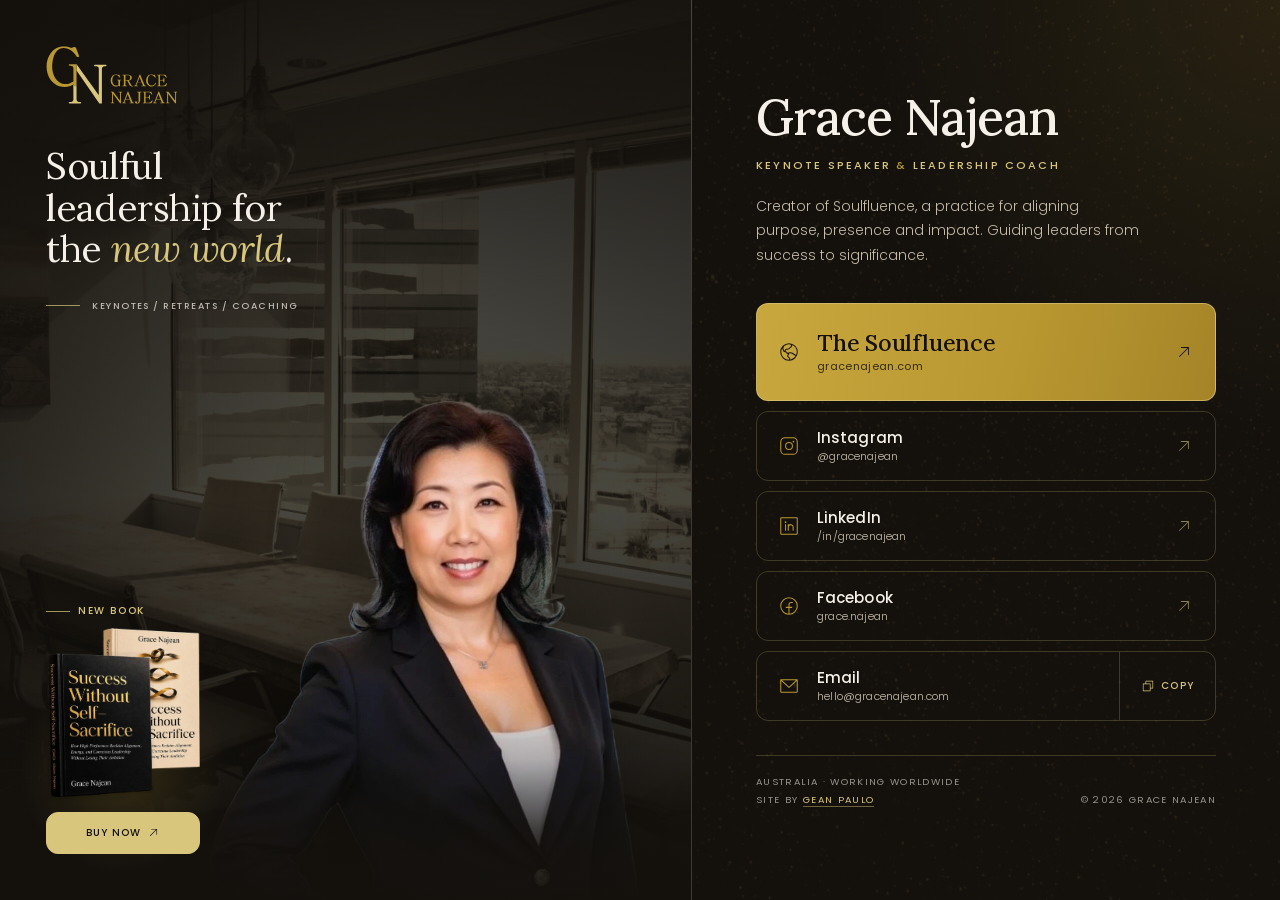
==== commit 68b7e0ae: "Update book cover image in index.html" ====
--- a/index.html
+++ b/index.html
@@ -71,8 +71,6 @@
   </script>
 </head>
 <body>
-  <a class="skip-link" href="#website">Skip to links</a>
-
   <div class="page">
     <section class="visual" aria-label="Grace Najean">
       <div class="visual__media" aria-hidden="true">
@@ -98,7 +96,7 @@
       <a class="book" href="https://gracenajean.com/the-readers-edition" target="_blank" rel="noopener noreferrer" aria-label="Success Without Self Sacrifice, buy it now (opens in a new tab)">
         <span class="book__kicker"><span class="book__rule" aria-hidden="true"></span>New book</span>
         <span class="book__cover-wrap">
-          <img class="book__cover" src="assets/img/book-success-without-self-sacrifice.webp" alt="" width="600" height="835" loading="lazy" decoding="async">
+          <img class="book__cover" src="assets/img/new book cover for landing page.webp" alt="" width="600" height="835" loading="lazy" decoding="async">
         </span>
         <span class="book__title">Success Without Self Sacrifice</span>
         <span class="book__cta">Buy now
@@ -116,23 +114,9 @@
         </header>
 
         <nav class="links" id="links" aria-label="Grace Najean links">
-          <a class="link link--feature" id="website" href="https://gracenajean.com" target="_blank" rel="noopener noreferrer">
-            <span class="link__icon" aria-hidden="true">
-              <svg viewBox="0 0 256 256" fill="currentColor" focusable="false"><path d="M128,26A102,102,0,1,0,230,128,102.12,102.12,0,0,0,128,26Zm90,102a89.55,89.55,0,0,1-7.46,35.86l-46.69-28.71a13.94,13.94,0,0,0-5.46-2l-22.82-3.07A14.06,14.06,0,0,0,121.06,138h-9.92a2,2,0,0,1-1.8-1.13l-3.8-7.86a13.94,13.94,0,0,0-9.66-7.59l-10.71-2.3L94.4,103a2,2,0,0,1,1.74-1h16.71a13.9,13.9,0,0,0,6.76-1.75l12.25-6.75a14.73,14.73,0,0,0,2.62-1.88l26.91-24.33a13.93,13.93,0,0,0,2.83-17.21L161,44.25A90.16,90.16,0,0,1,218,128ZM144.6,39.54l9.15,16.39a2,2,0,0,1-.41,2.46L126.43,82.72a1.84,1.84,0,0,1-.37.27l-12.25,6.76a2,2,0,0,1-1,.25H96.14A14,14,0,0,0,84,97L73.18,115.91a2,2,0,0,1-.19-.35L61.5,84.89a2,2,0,0,1,0-1.48L72.68,57.06A89.9,89.9,0,0,1,144.6,39.54ZM38,128A89.52,89.52,0,0,1,49.38,84.23a13.85,13.85,0,0,0,.89,4.87l11.49,30.67a13.94,13.94,0,0,0,10.16,8.78l21.44,4.6a2,2,0,0,1,1.38,1.09l3.8,7.86a14.07,14.07,0,0,0,12.6,7.9h4.56l-8.49,19a14,14,0,0,0,2.51,15.2l.1.11,19.68,20.26a2,2,0,0,1,.46,1.7L127.7,218A90.1,90.1,0,0,1,38,128Zm102.08,89.19,1.67-8.6a14.07,14.07,0,0,0-3.47-12.16l-.1-.11L118.5,176.06a2,2,0,0,1-.33-2.14l13.7-30.73A2,2,0,0,1,134,142l22.82,3.08a2,2,0,0,1,.78.27L205,174.55A90.18,90.18,0,0,1,140.08,217.19Z"/></svg>
-            </span>
-            <span class="link__body">
-              <span class="link__label">The Soulfluence</span>
-              <span class="link__meta">gracenajean.com</span>
-            </span>
-            <span class="link__arrow" aria-hidden="true">
-              <svg viewBox="0 0 256 256" fill="currentColor" focusable="false"><path d="M198,64V168a6,6,0,0,1-12,0V78.48L68.24,196.24a6,6,0,0,1-8.48-8.48L177.52,70H88a6,6,0,0,1,0-12H192A6,6,0,0,1,198,64Z"/></svg>
-            </span>
-            <span class="sr-only">Opens in a new tab</span>
-          </a>
-
           <a class="book-card" href="https://gracenajean.com/the-readers-edition" target="_blank" rel="noopener noreferrer" aria-label="Success Without Self Sacrifice, buy it now (opens in a new tab)">
             <span class="book-card__cover">
-              <img src="assets/img/book-success-without-self-sacrifice.webp" alt="" width="600" height="835" loading="lazy" decoding="async">
+              <img src="assets/img/new book cover for landing page.webp" alt="" width="600" height="835" loading="lazy" decoding="async">
             </span>
             <span class="book-card__body">
               <span class="book-card__kicker">New book</span>
@@ -142,6 +126,21 @@
               <svg viewBox="0 0 256 256" fill="currentColor" aria-hidden="true" focusable="false"><path d="M198,64V168a6,6,0,0,1-12,0V78.48L68.24,196.24a6,6,0,0,1-8.48-8.48L177.52,70H88a6,6,0,0,1,0-12H192A6,6,0,0,1,198,64Z"/></svg>
             </span>
           </a>
+
+          <a class="link link--feature" href="https://gracenajean.com" target="_blank" rel="noopener noreferrer">
+            <span class="link__icon" aria-hidden="true">
+              <svg viewBox="0 0 256 256" fill="currentColor" focusable="false"><path d="M128,26A102,102,0,1,0,230,128,102.12,102.12,0,0,0,128,26Zm90,102a89.55,89.55,0,0,1-7.46,35.86l-46.69-28.71a13.94,13.94,0,0,0-5.46-2l-22.82-3.07A14.06,14.06,0,0,0,121.06,138h-9.92a2,2,0,0,1-1.8-1.13l-3.8-7.86a13.94,13.94,0,0,0-9.66-7.59l-10.71-2.3L94.4,103a2,2,0,0,1,1.74-1h16.71a13.9,13.9,0,0,0,6.76-1.75l12.25-6.75a14.73,14.73,0,0,0,2.62-1.88l26.91-24.33a13.93,13.93,0,0,0,2.83-17.21L161,44.25A90.16,90.16,0,0,1,218,128ZM144.6,39.54l9.15,16.39a2,2,0,0,1-.41,2.46L126.43,82.72a1.84,1.84,0,0,1-.37.27l-12.25,6.76a2,2,0,0,1-1,.25H96.14A14,14,0,0,0,84,97L73.18,115.91a2,2,0,0,1-.19-.35L61.5,84.89a2,2,0,0,1,0-1.48L72.68,57.06A89.9,89.9,0,0,1,144.6,39.54ZM38,128A89.52,89.52,0,0,1,49.38,84.23a13.85,13.85,0,0,0,.89,4.87l11.49,30.67a13.94,13.94,0,0,0,10.16,8.78l21.44,4.6a2,2,0,0,1,1.38,1.09l3.8,7.86a14.07,14.07,0,0,0,12.6,7.9h4.56l-8.49,19a14,14,0,0,0,2.51,15.2l.1.11,19.68,20.26a2,2,0,0,1,.46,1.7L127.7,218A90.1,90.1,0,0,1,38,128Zm102.08,89.19,1.67-8.6a14.07,14.07,0,0,0-3.47-12.16l-.1-.11L118.5,176.06a2,2,0,0,1-.33-2.14l13.7-30.73A2,2,0,0,1,134,142l22.82,3.08a2,2,0,0,1,.78.27L205,174.55A90.18,90.18,0,0,1,140.08,217.19Z"/></svg>
+            </span>
+            <span class="link__body">
+              <span class="link__label">The Soulfluence</span>
+              <span class="link__meta">gracenajean.com</span>
+            </span>
+            <span class="link__arrow" aria-hidden="true">
+              <svg viewBox="0 0 256 256" fill="currentColor" focusable="false"><path d="M198,64V168a6,6,0,0,1-12,0V78.48L68.24,196.24a6,6,0,0,1-8.48-8.48L177.52,70H88a6,6,0,0,1,0-12H192A6,6,0,0,1,198,64Z"/></svg>
+            </span>
+            <span class="sr-only">Opens in a new tab</span>
+          </a>
+
 
           <a class="link" href="https://www.instagram.com/gracenajean/" target="_blank" rel="noopener noreferrer">
             <span class="link__icon" aria-hidden="true">
--- a/assets/css/styles.css
+++ b/assets/css/styles.css
@@ -139,28 +139,6 @@
   clip: rect(0 0 0 0);
   white-space: nowrap;
   border: 0;
-}
-
-.skip-link {
-  position: fixed;
-  top: 12px;
-  left: 12px;
-  z-index: 100;
-  padding: 12px 18px;
-  border: 1px solid var(--gold);
-  border-radius: var(--radius);
-  background: var(--ink);
-  color: var(--paper);
-  font-size: 0.75rem;
-  letter-spacing: 0.12em;
-  text-transform: uppercase;
-  text-decoration: none;
-  transform: translateY(-160%);
-  transition: transform 0.2s var(--ease);
-}
-
-.skip-link:focus {
-  transform: translateY(0);
 }
 
 /* --------------------------------------------------------------------------
@@ -703,7 +681,6 @@
 
 /* Featured: the website is the primary action. */
 .link--feature {
-  scroll-margin-top: 24px;
   min-height: 98px;
   padding: 18px 20px;
   border-color: rgba(216, 198, 124, 0.66);
@@ -1491,8 +1468,7 @@
   .copy,
   .book__cover,
   .book__rule,
-  .book-card__cover,
-  .skip-link {
+  .book-card__cover {
     transition-duration: 0.15s;
   }
 
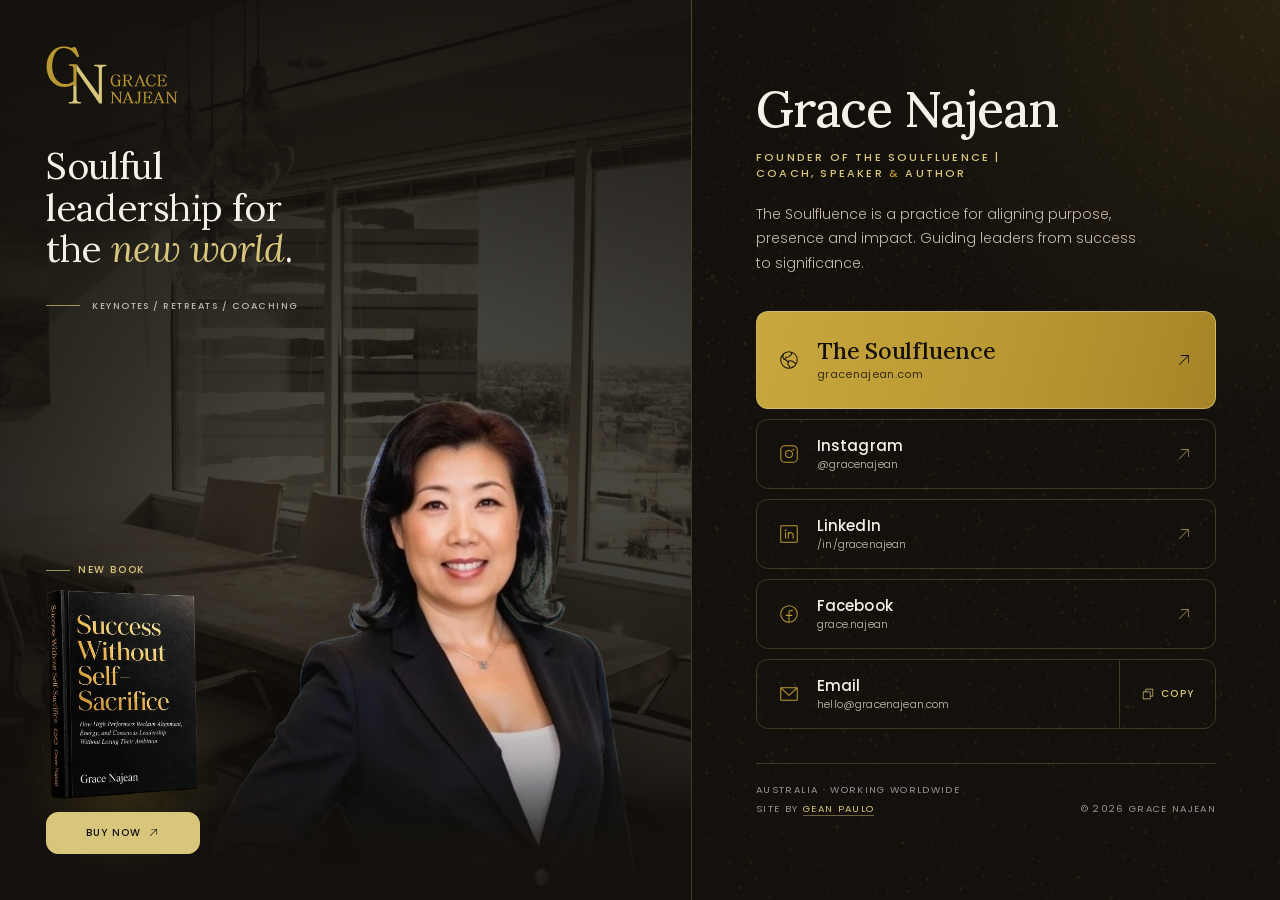
==== commit 8c6dcacc: "Add files via upload" ====
--- a/index.html
+++ b/index.html
@@ -5,24 +5,24 @@
   <meta name="viewport" content="width=device-width, initial-scale=1">
   <meta name="theme-color" content="#14110D">
   <meta name="color-scheme" content="dark">
-  <title>Grace Najean | Keynote Speaker &amp; Leadership Coach</title>
-  <meta name="description" content="Keynote speaker and leadership coach. Explore the Soulfluence, read Success Without Self Sacrifice, connect on Instagram, LinkedIn and Facebook, or say hello to Grace Najean.">
+  <title>Grace Najean | Founder of The Soulfluence, Coach, Speaker &amp; Author</title>
+  <meta name="description" content="Founder of The Soulfluence, coach, speaker and author. Explore the work, read the new book, or say hello to Grace Najean.">
   <meta name="author" content="Grace Najean">
   <meta property="og:type" content="profile">
   <meta property="og:site_name" content="Grace Najean">
   <meta property="og:locale" content="en_AU">
-  <meta property="og:title" content="Grace Najean | Keynote Speaker &amp; Leadership Coach">
-  <meta property="og:description" content="Soulful leadership for the new world. Explore the Soulfluence, read the new book, or say hello.">
+  <meta property="og:title" content="Grace Najean | Founder of The Soulfluence, Coach, Speaker &amp; Author">
+  <meta property="og:description" content="Founder of The Soulfluence, coach, speaker and author. Explore the work, read the new book, or say hello.">
   <!-- After deployment, replace the relative og:image and twitter:image values with the absolute URL of assets/img/og.jpg so social scrapers can fetch the card. Add og:url with the final page URL too. -->
   <meta property="og:image" content="assets/img/og.jpg">
   <meta property="og:image:width" content="1200">
   <meta property="og:image:height" content="630">
-  <meta property="og:image:alt" content="Grace Najean, keynote speaker and leadership coach, against a gold and black backdrop.">
+  <meta property="og:image:alt" content="Grace Najean, founder of The Soulfluence, coach, speaker and author, against a gold and black backdrop.">
   <meta name="twitter:card" content="summary_large_image">
-  <meta name="twitter:title" content="Grace Najean | Keynote Speaker &amp; Leadership Coach">
-  <meta name="twitter:description" content="Soulful leadership for the new world. Explore the Soulfluence, read the new book, or say hello.">
+  <meta name="twitter:title" content="Grace Najean | Founder of The Soulfluence, Coach, Speaker &amp; Author">
+  <meta name="twitter:description" content="Founder of The Soulfluence, coach, speaker and author. Explore the work, read the new book, or say hello.">
   <meta name="twitter:image" content="assets/img/og.jpg">
-  <meta name="twitter:image:alt" content="Grace Najean, keynote speaker and leadership coach, against a gold and black backdrop.">
+  <meta name="twitter:image:alt" content="Grace Najean, founder of The Soulfluence, coach, speaker and author, against a gold and black backdrop.">
 
   <link rel="icon" href="assets/img/favicon-32.png" sizes="32x32" type="image/png">
   <link rel="icon" href="assets/img/favicon-64.png" sizes="64x64" type="image/png">
@@ -41,8 +41,8 @@
     "@context": "https://schema.org",
     "@type": "Person",
     "name": "Grace Najean",
-    "jobTitle": "Keynote Speaker & Leadership Coach",
-    "description": "Keynote speaker and leadership coach, creator of Soulfluence.",
+    "jobTitle": "Founder of The Soulfluence | Coach, Speaker & Author",
+    "description": "Founder of The Soulfluence, coach, speaker and author.",
     "url": "https://gracenajean.com",
     "email": "hello@gracenajean.com",
     "image": "https://gracenajean.com/wp-content/uploads/2025/02/grace_keynote.webp",
@@ -90,13 +90,13 @@
       </div>
 
       <div class="portrait">
-        <img class="portrait__img" src="assets/img/grace-najean-portrait.webp" alt="Grace Najean, keynote speaker and leadership coach, smiling in a black blazer." width="668" height="774" fetchpriority="high" decoding="async">
+        <img class="portrait__img" src="assets/img/grace-najean-portrait.webp" alt="Grace Najean, founder of The Soulfluence, smiling in a black blazer." width="668" height="774" fetchpriority="high" decoding="async">
       </div>
 
       <a class="book" href="https://gracenajean.com/the-readers-edition" target="_blank" rel="noopener noreferrer" aria-label="Success Without Self Sacrifice, buy it now (opens in a new tab)">
         <span class="book__kicker"><span class="book__rule" aria-hidden="true"></span>New book</span>
         <span class="book__cover-wrap">
-          <img class="book__cover" src="assets/img/new book cover for landing page.webp" alt="" width="600" height="835" loading="lazy" decoding="async">
+          <img class="book__cover" src="assets/img/book-success-without-self-sacrifice.webp" alt="" width="600" height="835" loading="lazy" decoding="async">
         </span>
         <span class="book__title">Success Without Self Sacrifice</span>
         <span class="book__cta">Buy now
@@ -109,14 +109,14 @@
       <div class="panel__inner">
         <header class="intro">
           <h1 class="intro__name">Grace Najean</h1>
-          <p class="intro__role">Keynote speaker <span class="amp">&amp;</span> leadership coach</p>
-          <p class="intro__bio">Creator of Soulfluence, a practice for aligning purpose, presence and impact. Guiding leaders from success to significance.</p>
+          <p class="intro__role">Founder of The Soulfluence<span class="role__divider" aria-hidden="true"> |</span><span class="sr-only">,</span><br>Coach, Speaker <span class="amp">&amp;</span> Author</p>
+          <p class="intro__bio">The Soulfluence is a practice for aligning purpose, presence and impact. Guiding leaders from success to significance.</p>
         </header>
 
         <nav class="links" id="links" aria-label="Grace Najean links">
           <a class="book-card" href="https://gracenajean.com/the-readers-edition" target="_blank" rel="noopener noreferrer" aria-label="Success Without Self Sacrifice, buy it now (opens in a new tab)">
             <span class="book-card__cover">
-              <img src="assets/img/new book cover for landing page.webp" alt="" width="600" height="835" loading="lazy" decoding="async">
+              <img src="assets/img/book-success-without-self-sacrifice.webp" alt="" width="600" height="835" loading="lazy" decoding="async">
             </span>
             <span class="book-card__body">
               <span class="book-card__kicker">New book</span>
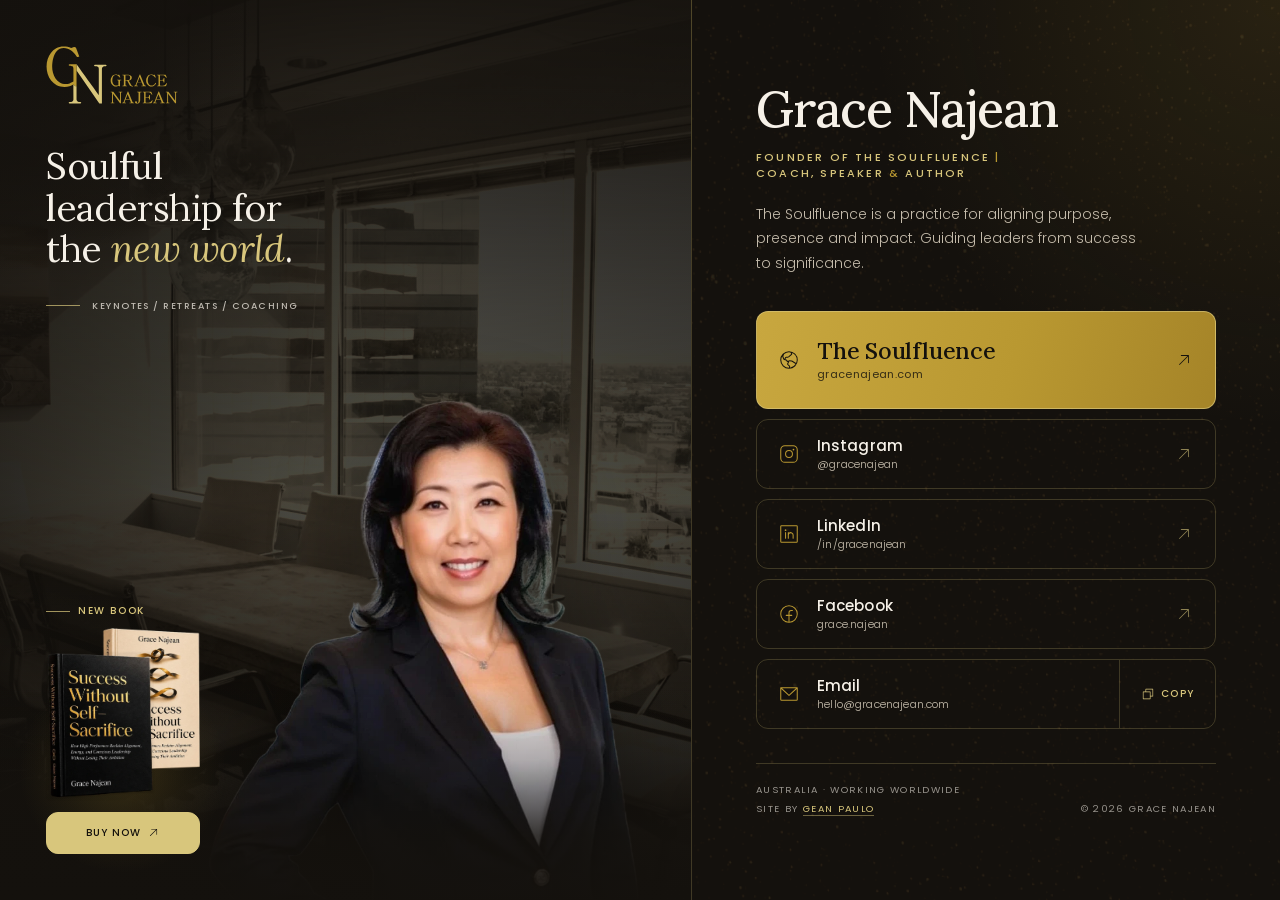
==== commit 8999efcf: "Update book cover image in index.html" ====
--- a/index.html
+++ b/index.html
@@ -96,7 +96,7 @@
       <a class="book" href="https://gracenajean.com/the-readers-edition" target="_blank" rel="noopener noreferrer" aria-label="Success Without Self Sacrifice, buy it now (opens in a new tab)">
         <span class="book__kicker"><span class="book__rule" aria-hidden="true"></span>New book</span>
         <span class="book__cover-wrap">
-          <img class="book__cover" src="assets/img/book-success-without-self-sacrifice.webp" alt="" width="600" height="835" loading="lazy" decoding="async">
+          <img class="book__cover" src="assets/img/new book cover for landing page.webp" alt="" width="600" height="835" loading="lazy" decoding="async">
         </span>
         <span class="book__title">Success Without Self Sacrifice</span>
         <span class="book__cta">Buy now
@@ -116,7 +116,7 @@
         <nav class="links" id="links" aria-label="Grace Najean links">
           <a class="book-card" href="https://gracenajean.com/the-readers-edition" target="_blank" rel="noopener noreferrer" aria-label="Success Without Self Sacrifice, buy it now (opens in a new tab)">
             <span class="book-card__cover">
-              <img src="assets/img/book-success-without-self-sacrifice.webp" alt="" width="600" height="835" loading="lazy" decoding="async">
+              <img src="assets/img/new book cover for landing page.webp" alt="" width="600" height="835" loading="lazy" decoding="async">
             </span>
             <span class="book-card__body">
               <span class="book-card__kicker">New book</span>
--- a/assets/css/styles.css
+++ b/assets/css/styles.css
@@ -549,7 +549,8 @@
   text-wrap: balance;
 }
 
-.intro__role .amp {
+.intro__role .amp,
+.intro__role .role__divider {
   color: var(--gold);
 }
 
